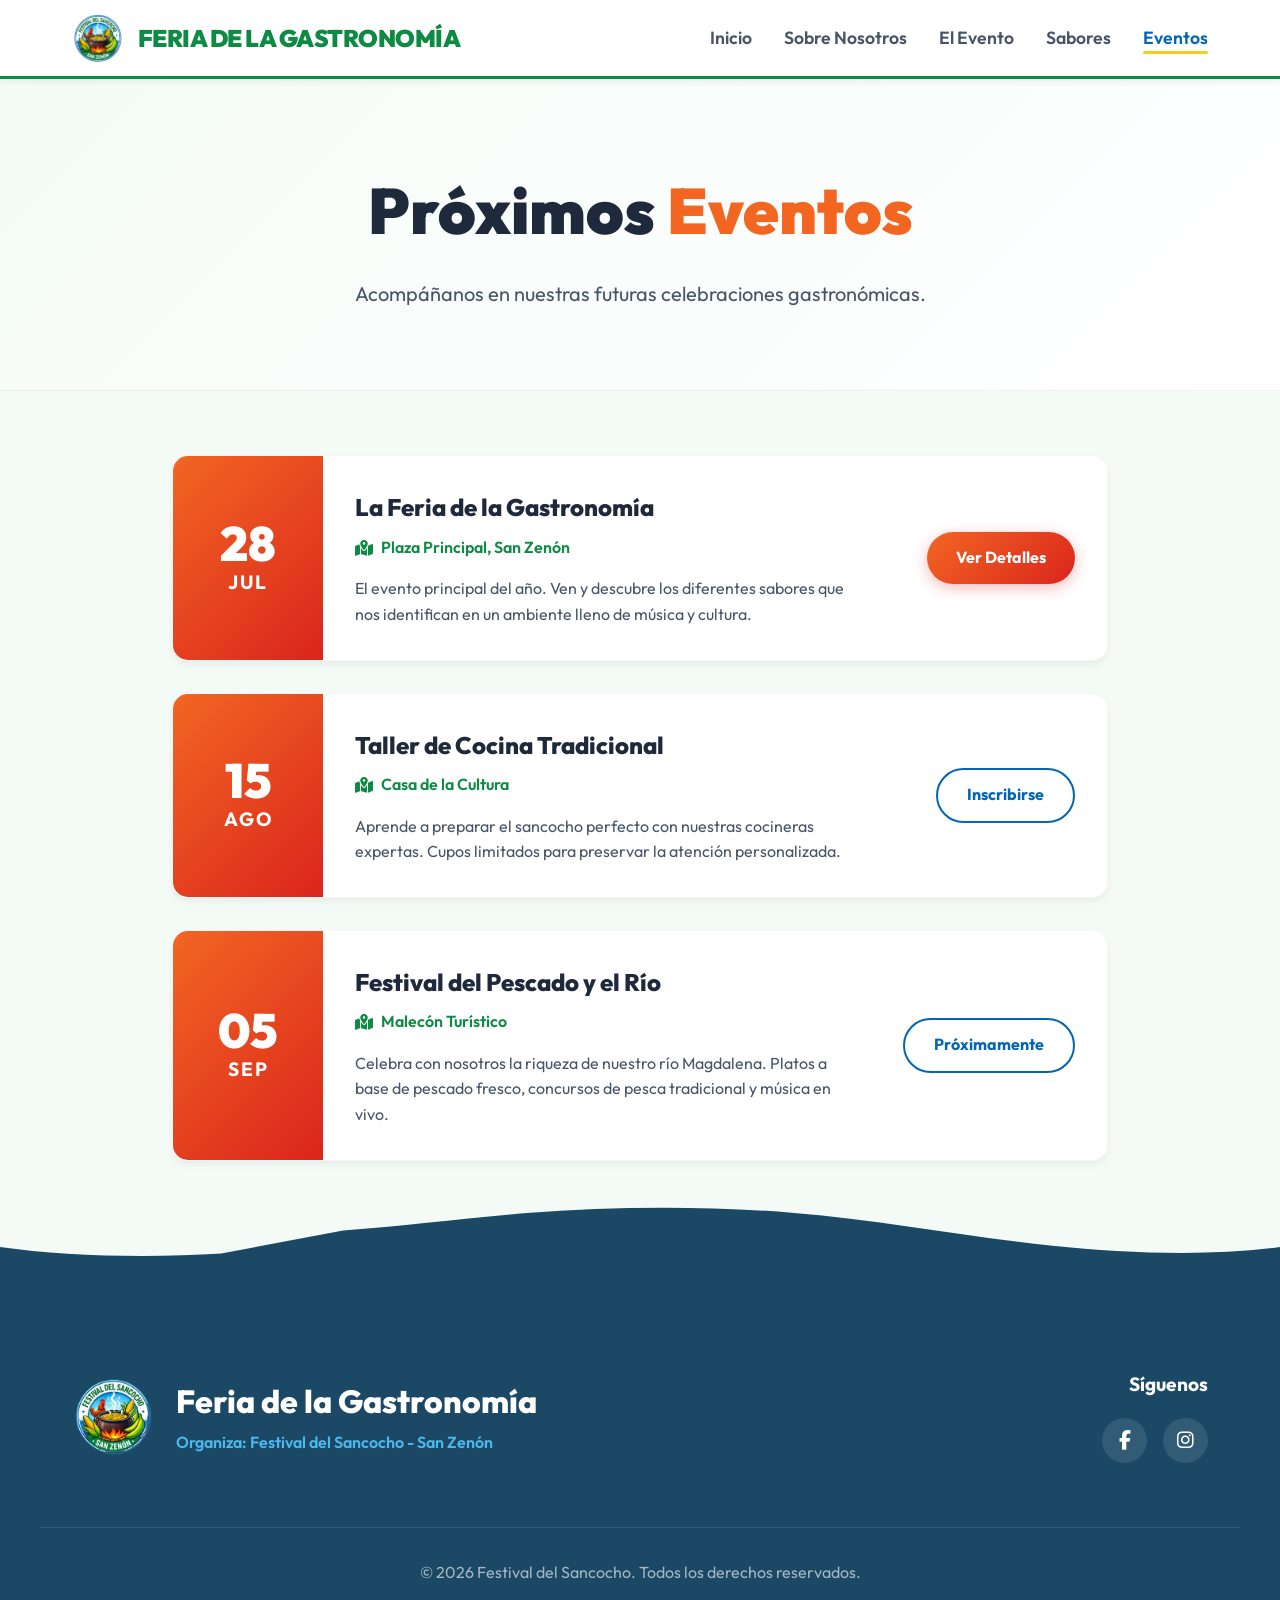
==== eventos.html @ 78bef2cc "Mover HTML a la raíz para GitHub Pages y añadir fondo a Sobre Nosotros" ====
<!DOCTYPE html>
<html lang="es">
<head>
    <meta charset="UTF-8">
    <meta name="viewport" content="width=device-width, initial-scale=1.0">
    <title>Eventos Pendientes - Feria de la Gastronomía</title>
    <!-- Google Fonts -->
    <link href="https://fonts.googleapis.com/css2?family=Outfit:wght@300;400;600;700;800;900&display=swap" rel="stylesheet">
    <!-- Font Awesome -->
    <link rel="stylesheet" href="https://cdnjs.cloudflare.com/ajax/libs/font-awesome/6.4.0/css/all.min.css">
    <!-- Custom CSS -->
    <link rel="stylesheet" href="CSS/inicio.css">
</head>
<body>

    <!-- Navegación -->
    <nav class="navbar">
        <div class="nav-container">
            <a href="index.html" class="logo-container">
                <img src="IMG/logo.png" alt="Festival del Sancocho Logo" class="nav-logo">
                <span class="logo-text">Feria de la Gastronomía</span>
            </a>
            <ul class="nav-menu">
                <li><a href="index.html#inicio">Inicio</a></li>
                <li><a href="index.html#nosotros">Sobre Nosotros</a></li>
                <li><a href="index.html#evento">El Evento</a></li>
                <li><a href="index.html#sabores">Sabores</a></li>
                <li><a href="eventos.html" class="active">Eventos</a></li>
            </ul>
        </div>
    </nav>

    <!-- Page Header -->
    <header class="page-header">
        <div class="page-header-content text-center">
            <h1>Próximos <span>Eventos</span></h1>
            <p>Acompáñanos en nuestras futuras celebraciones gastronómicas.</p>
        </div>
    </header>

    <!-- Lista de Eventos -->
    <section class="events-list-section">
        <div class="events-container">
            
            <div class="event-list-card">
                <div class="event-list-date">
                    <span class="day">28</span>
                    <span class="month">JUL</span>
                </div>
                <div class="event-list-info">
                    <h3>La Feria de la Gastronomía</h3>
                    <p class="event-location"><i class="fa-solid fa-map-location-dot"></i> Plaza Principal, San Zenón</p>
                    <p class="event-desc">El evento principal del año. Ven y descubre los diferentes sabores que nos identifican en un ambiente lleno de música y cultura.</p>
                </div>
                <div class="event-list-action">
                    <a href="index.html#evento" class="btn-primary">Ver Detalles</a>
                </div>
            </div>

            <div class="event-list-card">
                <div class="event-list-date">
                    <span class="day">15</span>
                    <span class="month">AGO</span>
                </div>
                <div class="event-list-info">
                    <h3>Taller de Cocina Tradicional</h3>
                    <p class="event-location"><i class="fa-solid fa-map-location-dot"></i> Casa de la Cultura</p>
                    <p class="event-desc">Aprende a preparar el sancocho perfecto con nuestras cocineras expertas. Cupos limitados para preservar la atención personalizada.</p>
                </div>
                <div class="event-list-action">
                    <a href="#" class="btn-secondary">Inscribirse</a>
                </div>
            </div>

            <div class="event-list-card">
                <div class="event-list-date">
                    <span class="day">05</span>
                    <span class="month">SEP</span>
                </div>
                <div class="event-list-info">
                    <h3>Festival del Pescado y el Río</h3>
                    <p class="event-location"><i class="fa-solid fa-map-location-dot"></i> Malecón Turístico</p>
                    <p class="event-desc">Celebra con nosotros la riqueza de nuestro río Magdalena. Platos a base de pescado fresco, concursos de pesca tradicional y música en vivo.</p>
                </div>
                <div class="event-list-action">
                    <a href="#" class="btn-secondary">Próximamente</a>
                </div>
            </div>

        </div>
    </section>

    <!-- Footer -->
    <footer class="footer">
        <div class="footer-wave">
            <svg viewBox="0 0 1200 120" preserveAspectRatio="none">
                <path d="M321.39,56.44c58-10.79,114.16-30.13,172-41.86,82.39-16.72,168.19-17.73,250.45-.39C823.78,31,906.67,72,985.66,92.83c70.05,18.48,146.53,26.09,214.34,3V120H0V95.8C59.71,118,137.9,122.9,207.2,111.45Z" fill="#1b4965"></path>
            </svg>
        </div>
        <div class="footer-content">
            <div class="footer-logo-container">
                <img src="IMG/logo.png" alt="Logo" class="footer-logo">
                <div>
                    <h2>Feria de la Gastronomía</h2>
                    <p>Organiza: Festival del Sancocho - San Zenón</p>
                </div>
            </div>
            <div class="footer-social">
                <h3>Síguenos</h3>
                <div class="social-icons">
                    <a href="#"><i class="fa-brands fa-facebook-f"></i></a>
                    <a href="#"><i class="fa-brands fa-instagram"></i></a>
                </div>
            </div>
        </div>
        <div class="footer-bottom">
            <p>&copy; 2026 Festival del Sancocho. Todos los derechos reservados.</p>
        </div>
    </footer>

</body>
</html>
---- CSS/inicio.css ----
/* Variables y Configuración Base inspiradas en el Logo */
:root {
    /* Colores del Logo */
    --logo-green: #0d8a43;
    --logo-green-light: #52b848;
    --logo-blue: #0266b3;
    --logo-blue-light: #4cb8eb;
    --logo-yellow: #f8cc1b;
    --logo-orange: #f26622;
    --logo-red: #da251d;

    --primary: var(--logo-green);
    --secondary: var(--logo-blue);
    --accent: var(--logo-orange);

    --bg-light: #f4fbf7;
    /* Tonos muy suaves de verde/crema */
    --bg-white: #ffffff;
    --bg-dark: #1b4965;

    --text-dark: #1e293b;
    --text-muted: #475569;

    --radius-sm: 8px;
    --radius-md: 16px;
    --radius-lg: 24px;
    --radius-full: 9999px;

    --shadow-sm: 0 4px 6px rgba(0, 0, 0, 0.05);
    --shadow-md: 0 10px 20px rgba(0, 0, 0, 0.08);
    --shadow-lg: 0 20px 40px rgba(13, 138, 67, 0.2);

    --transition: all 0.3s ease;
}

* {
    margin: 0;
    padding: 0;
    box-sizing: border-box;
    font-family: 'Outfit', sans-serif;
    scroll-behavior: smooth;
}

body {
    background-color: var(--bg-light);
    color: var(--text-dark);
    line-height: 1.6;
    overflow-x: hidden;
}

a {
    text-decoration: none;
    color: inherit;
}

/* Componentes Comunes */
.colorful-text {
    background: linear-gradient(135deg, var(--logo-blue), var(--logo-green));
    -webkit-background-clip: text;
    -webkit-text-fill-color: transparent;
    display: inline-block;
}

.btn-primary {
    background: linear-gradient(135deg, var(--logo-orange), var(--logo-red));
    color: white;
    padding: 0.8rem 1.8rem;
    border-radius: var(--radius-full);
    font-weight: 700;
    display: inline-flex;
    align-items: center;
    gap: 0.5rem;
    transition: var(--transition);
    border: none;
    box-shadow: 0 4px 15px rgba(218, 37, 29, 0.3);
}

.btn-primary:hover {
    transform: translateY(-3px);
    box-shadow: 0 8px 25px rgba(218, 37, 29, 0.4);
    color: white;
}

.btn-secondary {
    background-color: white;
    color: var(--logo-blue);
    padding: 0.8rem 1.8rem;
    border-radius: var(--radius-full);
    font-weight: 700;
    display: inline-flex;
    align-items: center;
    gap: 0.5rem;
    transition: var(--transition);
    border: 2px solid var(--logo-blue);
}

.btn-secondary:hover {
    background-color: var(--logo-blue-light);
    color: white;
    border-color: var(--logo-blue-light);
    transform: translateY(-3px);
}

.btn-large {
    padding: 1rem 2rem;
    font-size: 1.1rem;
}

/* Navegación */
.navbar {
    position: fixed;
    top: 0;
    width: 100%;
    background-color: rgba(255, 255, 255, 0.95);
    backdrop-filter: blur(10px);
    z-index: 1000;
    box-shadow: var(--shadow-sm);
    border-bottom: 3px solid var(--logo-green);
}

.nav-container {
    max-width: 1200px;
    margin: 0 auto;
    padding: 0.8rem 2rem;
    display: flex;
    justify-content: space-between;
    align-items: center;
}

.logo-container {
    display: flex;
    align-items: center;
    gap: 1rem;
}

.nav-logo {
    height: 50px;
    width: auto;
}

.logo-text {
    font-size: 1.5rem;
    font-weight: 900;
    color: var(--logo-green);
    text-transform: uppercase;
    letter-spacing: -0.5px;
}

.nav-menu {
    display: flex;
    list-style: none;
    gap: 2rem;
}

.nav-menu a {
    font-weight: 600;
    color: var(--text-muted);
    transition: var(--transition);
    position: relative;
    font-size: 1.1rem;
}

.nav-menu a:hover,
.nav-menu a.active {
    color: var(--logo-blue);
}

.nav-menu a::after {
    content: '';
    position: absolute;
    bottom: -5px;
    left: 0;
    width: 0%;
    height: 3px;
    background-color: var(--logo-yellow);
    transition: var(--transition);
    border-radius: 5px;
}

.nav-menu a:hover::after,
.nav-menu a.active::after {
    width: 100%;
}

/* Hero Section */
.hero {
    min-height: 100vh;
    position: relative;
    background-image: url("../IMG/fondo sesion.png");
    background-size: cover;
    background-position: center;
    background-repeat: no-repeat;
    display: flex;
    align-items: center;
    justify-content: center;
}

.hero-overlay {
    position: absolute;
    top: 0;
    left: 0;
    width: 100%;
    height: 100%;

    z-index: 1;
}

.hero-container {
    max-width: 1200px;
    width: 100%;
    margin: 0 auto;
    padding: 8rem 2rem 4rem;
    display: flex;
    align-items: center;
    gap: 4rem;
    z-index: 2;
    position: relative;
}

/* Elementos decorativos de fondo en el hero */
.hero::before {
    display: none;
}

.hero-content {
    flex: 1;
    z-index: 2;
}

.badge-event {
    display: inline-flex;
    align-items: center;
    gap: 0.5rem;
    background: linear-gradient(135deg, var(--logo-blue-light), var(--logo-blue));
    color: white;
    padding: 0.6rem 1.2rem;
    border-radius: var(--radius-full);
    font-weight: 700;
    font-size: 0.95rem;
    margin-bottom: 1.5rem;
    box-shadow: 0 4px 10px rgba(2, 102, 179, 0.2);
}

.badge-event i {
    color: var(--logo-yellow);
}

.hero-content h1 {
    font-family: 'Pacifico', cursive;
    font-size: 5.5rem;
    font-weight: 400;
    line-height: 1.1;
    margin-bottom: 1.5rem;
    color: var(--logo-green);
    text-shadow: 2px 2px 0px white, -2px -2px 0px white, 2px -2px 0px white, -2px 2px 0px white, 0px 4px 10px rgba(0, 0, 0, 0.15);
}

.hero-content h1 span {
    color: var(--logo-orange);
    position: relative;
    display: inline-block;
    font-size: 6.5rem;
}

.hero-content p {
    font-size: 1.25rem;
    color: var(--text-muted);
    margin-bottom: 2.5rem;
    max-width: 550px;
    font-weight: 400;
}

.hero-buttons {
    display: flex;
    gap: 1rem;
}

/* Hero Graphic Placeholder */
.hero-image-placeholder {
    flex: 1;
    position: relative;
    height: 600px;
    display: flex;
    align-items: center;
    justify-content: center;
    z-index: 2;
}

.hero-logo {
    width: 100%;
    max-width: 500px;
    height: auto;
    animation: floatLogo 6s infinite ease-in-out;
    filter: drop-shadow(0 20px 30px rgba(0, 0, 0, 0.15));
}

@keyframes floatLogo {

    0%,
    100% {
        transform: translateY(0) scale(1);
    }

    50% {
        transform: translateY(-15px) scale(1.02);
    }
}

/* Secciones Comunes */
.section-header {
    margin-bottom: 4rem;
}

.section-header h2 {
    font-size: 3rem;
    font-weight: 800;
    margin-bottom: 0.5rem;
}

.section-header p {
    font-size: 1.2rem;
    color: var(--text-muted);
    font-weight: 500;
}

.text-center {
    text-align: center;
}

/* Event Section */
.event-section {
    padding: 6rem 2rem;
    max-width: 1200px;
    margin: 0 auto;
}

.event-cards {
    display: grid;
    grid-template-columns: repeat(3, 1fr);
    gap: 2.5rem;
}

.event-card {
    background: white;
    padding: 3rem 2rem;
    border-radius: var(--radius-lg);
    box-shadow: var(--shadow-md);
    text-align: center;
    transition: var(--transition);
    border-top: 6px solid transparent;
    position: relative;
    overflow: hidden;
}

.event-card::before {
    content: '';
    position: absolute;
    top: 0;
    left: 0;
    width: 100%;
    height: 100%;
    background: radial-gradient(circle at top right, rgba(255, 255, 255, 0.8), transparent);
    pointer-events: none;
}

.event-card:hover {
    transform: translateY(-10px);
    box-shadow: var(--shadow-lg);
}

.event-card.color-blue {
    border-top-color: var(--logo-blue);
}

.event-card.color-green {
    border-top-color: var(--logo-green);
}

.event-card.color-orange {
    border-top-color: var(--logo-orange);
}

.card-icon {
    width: 80px;
    height: 80px;
    border-radius: 50%;
    display: flex;
    align-items: center;
    justify-content: center;
    font-size: 2.5rem;
    margin: 0 auto 1.5rem;
    color: white;
}

.color-blue .card-icon {
    background: linear-gradient(135deg, var(--logo-blue-light), var(--logo-blue));
}

.color-green .card-icon {
    background: linear-gradient(135deg, var(--logo-green-light), var(--logo-green));
}

.color-orange .card-icon {
    background: linear-gradient(135deg, var(--logo-yellow), var(--logo-orange));
}

.event-card h3 {
    font-size: 1.4rem;
    margin-bottom: 1rem;
    font-weight: 800;
}

.event-card p {
    color: var(--text-muted);
    font-size: 1.1rem;
}

.event-action {
    margin-top: 4rem;
}

/* Flavors Section */
.flavors-section {
    padding: 6rem 2rem;
    background-color: white;
    position: relative;
}

.flavors-grid {
    max-width: 1200px;
    margin: 0 auto;
    display: grid;
    grid-template-columns: repeat(3, 1fr);
    gap: 3rem;
}

.flavor-card {
    background: var(--bg-light);
    border-radius: var(--radius-lg);
    overflow: hidden;
    box-shadow: var(--shadow-sm);
    transition: var(--transition);
    border: 1px solid rgba(0, 0, 0, 0.03);
}

.flavor-card:hover {
    transform: translateY(-10px);
    box-shadow: var(--shadow-md);
}

.flavor-img {
    height: 220px;
    display: flex;
    align-items: center;
    justify-content: center;
    font-size: 5rem;
    color: rgba(255, 255, 255, 0.9);
}

.flavor-info {
    padding: 2.5rem 2rem;
    text-align: center;
}

.flavor-info h3 {
    font-size: 1.6rem;
    margin-bottom: 0.8rem;
    color: var(--text-dark);
    font-weight: 800;
}

.flavor-info p {
    color: var(--text-muted);
    font-size: 1.1rem;
}

/* About Section */
.about-section {
    padding: 6rem 2rem;
    max-width: 1200px;
    margin: 0 auto;
}

.about-container {
    display: flex;
    align-items: center;
    gap: 4rem;
    background: white;
    padding: 4rem;
    border-radius: var(--radius-lg);
    box-shadow: var(--shadow-sm);
    border: 1px solid rgba(0, 0, 0, 0.03);
}

.about-text {
    flex: 1;
}

.about-text h2 {
    font-size: 3rem;
    font-weight: 800;
    margin-bottom: 1.5rem;
}

.about-text p {
    font-size: 1.15rem;
    color: var(--text-muted);
    margin-bottom: 1.5rem;
}

.about-image {
    flex: 1;
    display: flex;
    justify-content: center;
}

.about-logo {
    width: 100%;
    max-width: 350px;
    height: auto;
    filter: drop-shadow(0 15px 25px rgba(0,0,0,0.1));
    transform: rotate(3deg);
    transition: var(--transition);
}

.about-container:hover .about-logo {
    transform: rotate(0deg) scale(1.05);
}

/* Page Header (para otras páginas) */
.page-header {
    padding: 10rem 2rem 5rem;
    background: linear-gradient(135deg, var(--bg-light), white);
    border-bottom: 1px solid rgba(0, 0, 0, 0.05);
}

.page-header-content h1 {
    font-size: 4rem;
    font-weight: 900;
    color: var(--text-dark);
    margin-bottom: 1rem;
}

.page-header-content h1 span {
    color: var(--logo-orange);
}

.page-header-content p {
    font-size: 1.25rem;
    color: var(--text-muted);
}

/* Events List Section */
.events-list-section {
    padding: 4rem 2rem 6rem;
    max-width: 1000px;
    margin: 0 auto;
}

.events-container {
    display: flex;
    flex-direction: column;
    gap: 2rem;
}

.event-list-card {
    display: flex;
    background: white;
    border-radius: var(--radius-md);
    box-shadow: var(--shadow-sm);
    overflow: hidden;
    transition: var(--transition);
    border: 1px solid rgba(0, 0, 0, 0.03);
}

.event-list-card:hover {
    transform: translateX(10px);
    box-shadow: var(--shadow-md);
    border-left: 6px solid var(--logo-orange);
}

.event-list-date {
    background: linear-gradient(135deg, var(--logo-orange), var(--logo-red));
    color: white;
    padding: 2rem;
    display: flex;
    flex-direction: column;
    align-items: center;
    justify-content: center;
    min-width: 150px;
}

.event-list-date .day {
    font-size: 3rem;
    font-weight: 900;
    line-height: 1;
}

.event-list-date .month {
    font-size: 1.2rem;
    font-weight: 700;
    letter-spacing: 2px;
}

.event-list-info {
    padding: 2rem;
    flex: 1;
}

.event-list-info h3 {
    font-size: 1.5rem;
    font-weight: 800;
    margin-bottom: 0.5rem;
    color: var(--text-dark);
}

.event-location {
    color: var(--logo-green);
    font-weight: 600;
    margin-bottom: 1rem;
    display: flex;
    align-items: center;
    gap: 0.5rem;
}

.event-desc {
    color: var(--text-muted);
}

.event-list-action {
    padding: 2rem;
    display: flex;
    align-items: center;
}


/* Footer */
.footer {
    background-color: var(--bg-dark);
    color: white;
    position: relative;
    padding-top: 5rem;
}

.footer-wave {
    position: absolute;
    top: -50px;
    left: 0;
    width: 100%;
    overflow: hidden;
    line-height: 0;
}

.footer-wave svg {
    display: block;
    width: calc(100% + 1.3px);
    height: 50px;
}

.footer-content {
    max-width: 1200px;
    margin: 0 auto;
    padding: 2rem 2rem 4rem;
    display: flex;
    justify-content: space-between;
    align-items: center;
    border-bottom: 1px solid rgba(255, 255, 255, 0.1);
}

.footer-logo-container {
    display: flex;
    align-items: center;
    gap: 1.5rem;
}

.footer-logo {
    width: 80px;
    height: auto;
}

.footer-logo-container h2 {
    color: white;
    font-size: 2rem;
    font-weight: 800;
    margin-bottom: 0.2rem;
}

.footer-logo-container p {
    color: var(--logo-blue-light);
    font-weight: 600;
}

.footer-social h3 {
    margin-bottom: 1.2rem;
    font-size: 1.2rem;
    text-align: right;
}

.social-icons {
    display: flex;
    gap: 1rem;
    justify-content: flex-end;
}

.social-icons a {
    width: 45px;
    height: 45px;
    background: rgba(255, 255, 255, 0.1);
    border-radius: 50%;
    display: flex;
    align-items: center;
    justify-content: center;
    transition: var(--transition);
    font-size: 1.2rem;
}

.social-icons a:hover {
    background: var(--logo-yellow);
    color: var(--logo-blue);
    transform: scale(1.1);
}

.footer-bottom {
    text-align: center;
    color: rgba(255, 255, 255, 0.6);
    font-size: 1rem;
    padding: 2rem;
}

/* Responsive */
@media (max-width: 992px) {
    .hero-container {
        flex-direction: column;
        text-align: center;
        padding-top: 8rem;
    }

    .hero-content p {
        margin: 0 auto 2.5rem;
    }

    .hero-buttons {
        justify-content: center;
    }

    .hero-image-placeholder {
        height: auto;
    }

    .event-cards,
    .flavors-grid {
        grid-template-columns: repeat(2, 1fr);
    }

    .about-container {
        flex-direction: column;
        padding: 2rem;
        text-align: center;
    }

    .event-list-card {
        flex-direction: column;
    }

    .event-list-date {
        padding: 1rem;
        flex-direction: row;
        gap: 1rem;
        min-width: auto;
    }

    .event-list-action {
        padding-top: 0;
        justify-content: center;
    }
}

@media (max-width: 768px) {
    .nav-container {
        flex-direction: column;
        gap: 1rem;
        padding: 1rem;
    }
    
    .nav-menu {
        display: flex;
        flex-wrap: wrap;
        justify-content: center;
        gap: 1rem;
    }

    .hero-container {
        padding-top: 10rem;
    }

    .hero-content h1 {
        font-size: 3.5rem;
    }
    
    .hero-content h1 span {
        font-size: 4rem;
    }

    .event-cards,
    .flavors-grid {
        grid-template-columns: 1fr;
    }

    .hero-buttons {
        flex-direction: column;
    }

    .footer-content {
        flex-direction: column;
        gap: 3rem;
        text-align: center;
    }

    .footer-social h3,
    .social-icons {
        text-align: center;
        justify-content: center;
    }

    .footer-logo-container {
        flex-direction: column;
    }
}

@media (max-width: 480px) {
    .hero-content h1 {
        font-size: 2.8rem;
    }
    
    .hero-content h1 span {
        font-size: 3.2rem;
    }
    
    .btn-large {
        padding: 0.8rem 1.5rem;
        font-size: 1rem;
    }
    
    .logo-text {
        font-size: 1.2rem;
        text-align: center;
    }
    
    .nav-logo {
        height: 40px;
    }
}
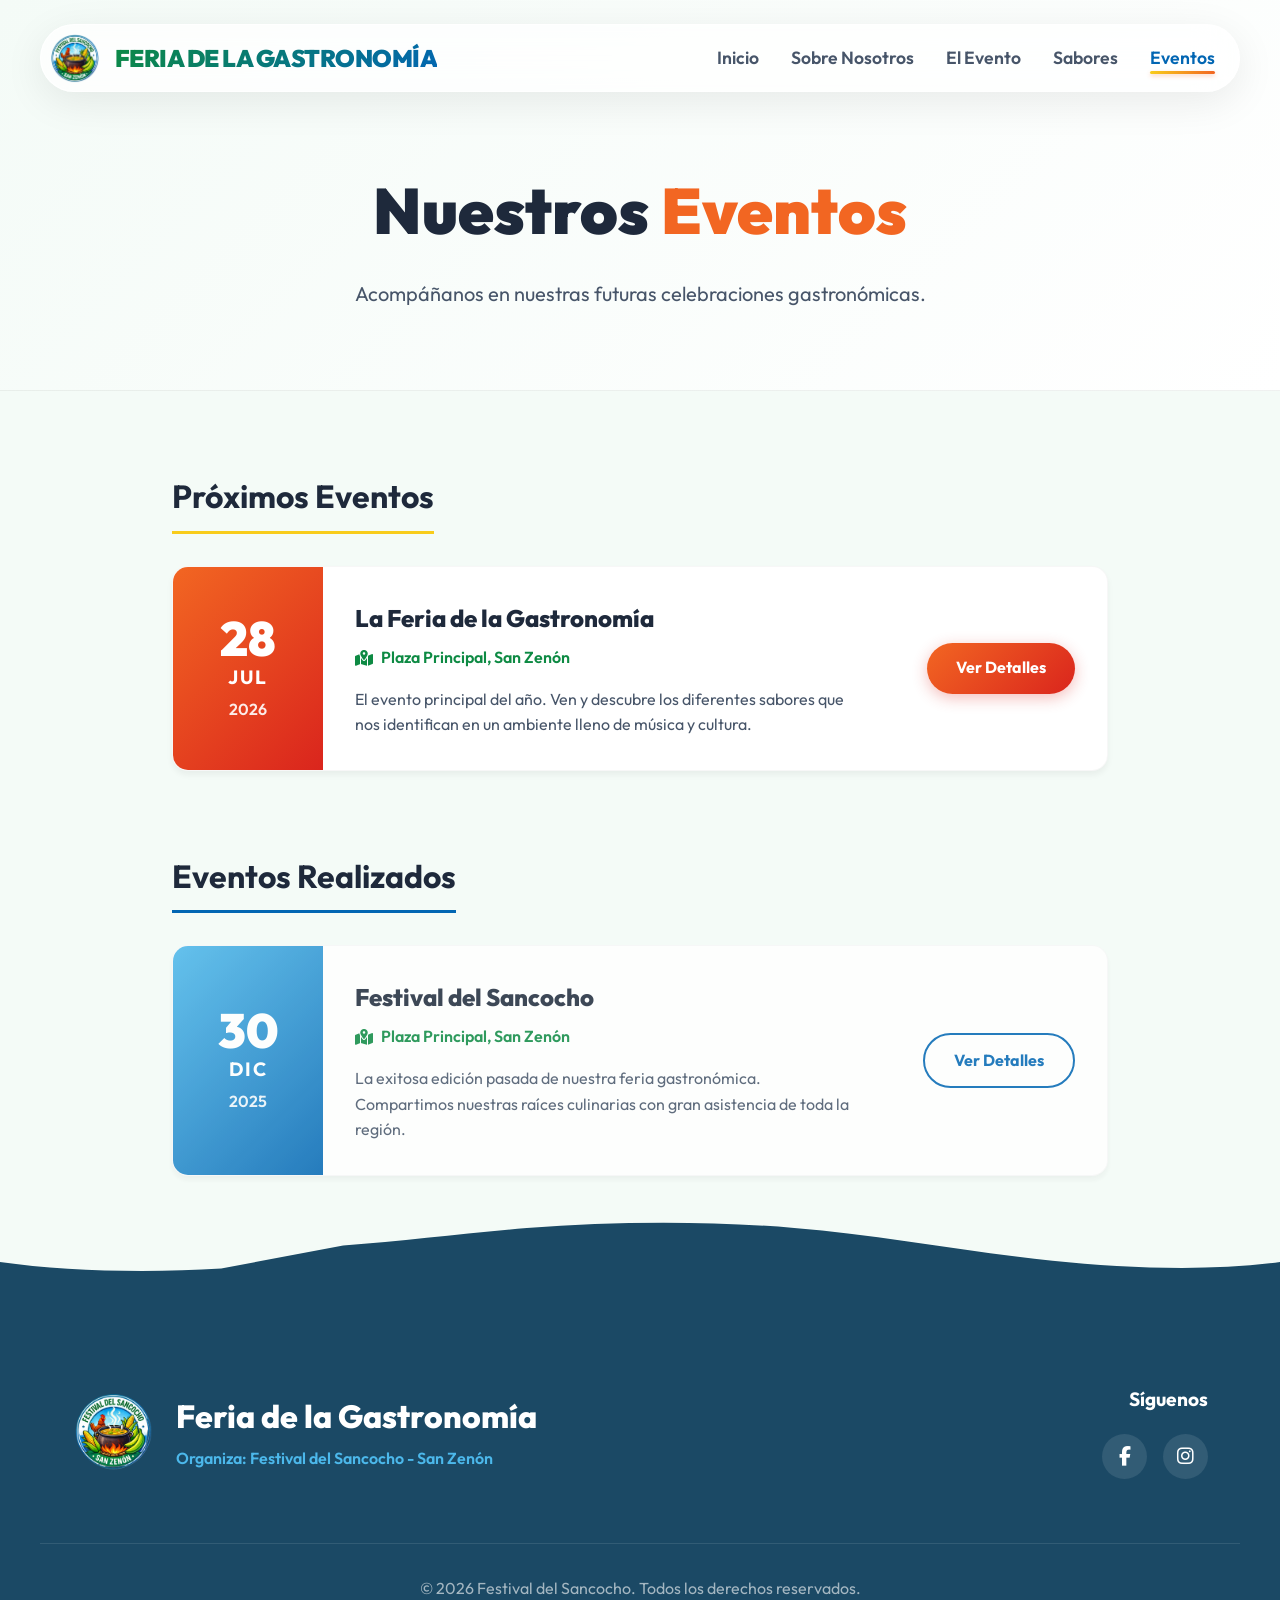
==== commit b3fd269a: "Reestructuración visual, nueva página de feria gastronómica y pulido final" ====
--- a/eventos.html
+++ b/eventos.html
@@ -1,16 +1,19 @@
 <!DOCTYPE html>
 <html lang="es">
+
 <head>
     <meta charset="UTF-8">
     <meta name="viewport" content="width=device-width, initial-scale=1.0">
     <title>Eventos Pendientes - Feria de la Gastronomía</title>
     <!-- Google Fonts -->
-    <link href="https://fonts.googleapis.com/css2?family=Outfit:wght@300;400;600;700;800;900&display=swap" rel="stylesheet">
+    <link href="https://fonts.googleapis.com/css2?family=Outfit:wght@300;400;600;700;800;900&display=swap"
+        rel="stylesheet">
     <!-- Font Awesome -->
     <link rel="stylesheet" href="https://cdnjs.cloudflare.com/ajax/libs/font-awesome/6.4.0/css/all.min.css">
     <!-- Custom CSS -->
     <link rel="stylesheet" href="CSS/inicio.css">
 </head>
+
 <body>
 
     <!-- Navegación -->
@@ -23,8 +26,8 @@
             <ul class="nav-menu">
                 <li><a href="index.html#inicio">Inicio</a></li>
                 <li><a href="index.html#nosotros">Sobre Nosotros</a></li>
-                <li><a href="index.html#evento">El Evento</a></li>
-                <li><a href="index.html#sabores">Sabores</a></li>
+                <li><a href="festival-gastronomia.html#evento">El Evento</a></li>
+                <li><a href="festival-gastronomia.html#sabores">Sabores</a></li>
                 <li><a href="eventos.html" class="active">Eventos</a></li>
             </ul>
         </div>
@@ -33,7 +36,7 @@
     <!-- Page Header -->
     <header class="page-header">
         <div class="page-header-content text-center">
-            <h1>Próximos <span>Eventos</span></h1>
+            <h1>Nuestros <span>Eventos</span></h1>
             <p>Acompáñanos en nuestras futuras celebraciones gastronómicas.</p>
         </div>
     </header>
@@ -41,49 +44,44 @@
     <!-- Lista de Eventos -->
     <section class="events-list-section">
         <div class="events-container">
-            
+
+            <h2 class="category-title">Próximos Eventos</h2>
+
             <div class="event-list-card">
                 <div class="event-list-date">
                     <span class="day">28</span>
                     <span class="month">JUL</span>
+                    <span class="year">2026</span>
                 </div>
                 <div class="event-list-info">
                     <h3>La Feria de la Gastronomía</h3>
-                    <p class="event-location"><i class="fa-solid fa-map-location-dot"></i> Plaza Principal, San Zenón</p>
-                    <p class="event-desc">El evento principal del año. Ven y descubre los diferentes sabores que nos identifican en un ambiente lleno de música y cultura.</p>
+                    <p class="event-location"><i class="fa-solid fa-map-location-dot"></i> Plaza Principal, San Zenón
+                    </p>
+                    <p class="event-desc">El evento principal del año. Ven y descubre los diferentes sabores que nos
+                        identifican en un ambiente lleno de música y cultura.</p>
                 </div>
                 <div class="event-list-action">
-                    <a href="index.html#evento" class="btn-primary">Ver Detalles</a>
+                    <a href="festival-gastronomia.html" class="btn-primary">Ver Detalles</a>
                 </div>
             </div>
 
-            <div class="event-list-card">
+            <h2 class="category-title past-events-title">Eventos Realizados</h2>
+
+            <div class="event-list-card past-event">
                 <div class="event-list-date">
-                    <span class="day">15</span>
-                    <span class="month">AGO</span>
+                    <span class="day">30</span>
+                    <span class="month">DIC</span>
+                    <span class="year">2025</span>
                 </div>
                 <div class="event-list-info">
-                    <h3>Taller de Cocina Tradicional</h3>
-                    <p class="event-location"><i class="fa-solid fa-map-location-dot"></i> Casa de la Cultura</p>
-                    <p class="event-desc">Aprende a preparar el sancocho perfecto con nuestras cocineras expertas. Cupos limitados para preservar la atención personalizada.</p>
+                    <h3>Festival del Sancocho</h3>
+                    <p class="event-location"><i class="fa-solid fa-map-location-dot"></i> Plaza Principal, San Zenón
+                    </p>
+                    <p class="event-desc">La exitosa edición pasada de nuestra feria gastronómica. Compartimos nuestras
+                        raíces culinarias con gran asistencia de toda la región.</p>
                 </div>
                 <div class="event-list-action">
-                    <a href="#" class="btn-secondary">Inscribirse</a>
-                </div>
-            </div>
-
-            <div class="event-list-card">
-                <div class="event-list-date">
-                    <span class="day">05</span>
-                    <span class="month">SEP</span>
-                </div>
-                <div class="event-list-info">
-                    <h3>Festival del Pescado y el Río</h3>
-                    <p class="event-location"><i class="fa-solid fa-map-location-dot"></i> Malecón Turístico</p>
-                    <p class="event-desc">Celebra con nosotros la riqueza de nuestro río Magdalena. Platos a base de pescado fresco, concursos de pesca tradicional y música en vivo.</p>
-                </div>
-                <div class="event-list-action">
-                    <a href="#" class="btn-secondary">Próximamente</a>
+                    <a href="#" class="btn-secondary">Ver Detalles</a>
                 </div>
             </div>
 
@@ -94,7 +92,9 @@
     <footer class="footer">
         <div class="footer-wave">
             <svg viewBox="0 0 1200 120" preserveAspectRatio="none">
-                <path d="M321.39,56.44c58-10.79,114.16-30.13,172-41.86,82.39-16.72,168.19-17.73,250.45-.39C823.78,31,906.67,72,985.66,92.83c70.05,18.48,146.53,26.09,214.34,3V120H0V95.8C59.71,118,137.9,122.9,207.2,111.45Z" fill="#1b4965"></path>
+                <path
+                    d="M321.39,56.44c58-10.79,114.16-30.13,172-41.86,82.39-16.72,168.19-17.73,250.45-.39C823.78,31,906.67,72,985.66,92.83c70.05,18.48,146.53,26.09,214.34,3V120H0V95.8C59.71,118,137.9,122.9,207.2,111.45Z"
+                    fill="#1b4965"></path>
             </svg>
         </div>
         <div class="footer-content">
@@ -119,4 +119,5 @@
     </footer>
 
 </body>
-</html>
+
+</html>
--- a/CSS/inicio.css
+++ b/CSS/inicio.css
@@ -106,22 +106,31 @@
     font-size: 1.1rem;
 }
 
-/* Navegación */
+/* Navegación - Estilo Flotante Premium */
 .navbar {
     position: fixed;
-    top: 0;
-    width: 100%;
-    background-color: rgba(255, 255, 255, 0.95);
-    backdrop-filter: blur(10px);
+    top: 1.5rem;
+    left: 50%;
+    transform: translateX(-50%);
+    width: 95%;
+    max-width: 1200px;
+    background-color: rgba(255, 255, 255, 0.75);
+    backdrop-filter: blur(20px);
+    -webkit-backdrop-filter: blur(20px);
     z-index: 1000;
-    box-shadow: var(--shadow-sm);
-    border-bottom: 3px solid var(--logo-green);
+    box-shadow: 0 10px 40px rgba(0, 0, 0, 0.08);
+    border: 1px solid rgba(255, 255, 255, 0.8);
+    border-radius: 50px;
+    transition: all 0.4s cubic-bezier(0.165, 0.84, 0.44, 1);
+}
+
+.navbar:hover {
+    box-shadow: 0 15px 50px rgba(0, 0, 0, 0.12);
+    background-color: rgba(255, 255, 255, 0.85);
 }
 
 .nav-container {
-    max-width: 1200px;
-    margin: 0 auto;
-    padding: 0.8rem 2rem;
+    padding: 0.5rem 1.5rem 0.5rem 0.5rem; /* Menos padding a la izq por el logo, más a la der */
     display: flex;
     justify-content: space-between;
     align-items: center;
@@ -141,7 +150,9 @@
 .logo-text {
     font-size: 1.5rem;
     font-weight: 900;
-    color: var(--logo-green);
+    background: linear-gradient(135deg, var(--logo-green), var(--logo-blue));
+    -webkit-background-clip: text;
+    -webkit-text-fill-color: transparent;
     text-transform: uppercase;
     letter-spacing: -0.5px;
 }
@@ -172,9 +183,10 @@
     left: 0;
     width: 0%;
     height: 3px;
-    background-color: var(--logo-yellow);
+    background: linear-gradient(90deg, var(--logo-yellow), var(--logo-orange));
     transition: var(--transition);
     border-radius: 5px;
+    box-shadow: 0 2px 4px rgba(242, 102, 34, 0.3);
 }
 
 .nav-menu a:hover::after,
@@ -477,19 +489,39 @@
 /* About Section */
 .about-section {
     padding: 6rem 2rem;
+    position: relative;
+    background-image: url("../IMG/fondo nosotros.png");
+    background-size: cover;
+    background-position: center;
+    background-repeat: no-repeat;
+    display: flex;
+    align-items: center;
+    justify-content: center;
+}
+
+.about-overlay {
+    display: none; /* Capa opaca removida */
+}
+
+.about-container {
     max-width: 1200px;
+    width: 100%;
     margin: 0 auto;
-}
-
-.about-container {
     display: flex;
     align-items: center;
     gap: 4rem;
-    background: white;
-    padding: 4rem;
+    
+    /* Efecto Glassmorphism */
+    background: rgba(255, 255, 255, 0.55);
+    backdrop-filter: blur(12px);
+    -webkit-backdrop-filter: blur(12px);
+    border: 1px solid rgba(255, 255, 255, 0.7);
+    padding: 3rem;
     border-radius: var(--radius-lg);
-    box-shadow: var(--shadow-sm);
-    border: 1px solid rgba(0, 0, 0, 0.03);
+    box-shadow: 0 8px 32px rgba(0, 0, 0, 0.1);
+    
+    position: relative;
+    z-index: 2;
 }
 
 .about-text {
@@ -504,8 +536,10 @@
 
 .about-text p {
     font-size: 1.15rem;
-    color: var(--text-muted);
+    color: #1e293b;
     margin-bottom: 1.5rem;
+    text-shadow: 0 1px 2px rgba(255, 255, 255, 0.8);
+    font-weight: 600;
 }
 
 .about-image {
@@ -563,6 +597,21 @@
     gap: 2rem;
 }
 
+.category-title {
+    font-size: 2rem;
+    color: var(--text-dark);
+    margin: 1rem 0 0;
+    padding-bottom: 0.5rem;
+    border-bottom: 3px solid var(--logo-yellow);
+    display: inline-block;
+    align-self: flex-start;
+}
+
+.past-events-title {
+    margin-top: 3rem;
+    border-bottom-color: var(--logo-blue);
+}
+
 .event-list-card {
     display: flex;
     background: white;
@@ -600,6 +649,25 @@
     font-size: 1.2rem;
     font-weight: 700;
     letter-spacing: 2px;
+}
+
+.event-list-date .year {
+    font-size: 1rem;
+    font-weight: 600;
+    margin-top: 0.25rem;
+    opacity: 0.9;
+}
+
+.past-event {
+    opacity: 0.85;
+}
+
+.past-event:hover {
+    border-left: 6px solid var(--logo-blue);
+}
+
+.past-event .event-list-date {
+    background: linear-gradient(135deg, var(--logo-blue-light), var(--logo-blue));
 }
 
 .event-list-info {
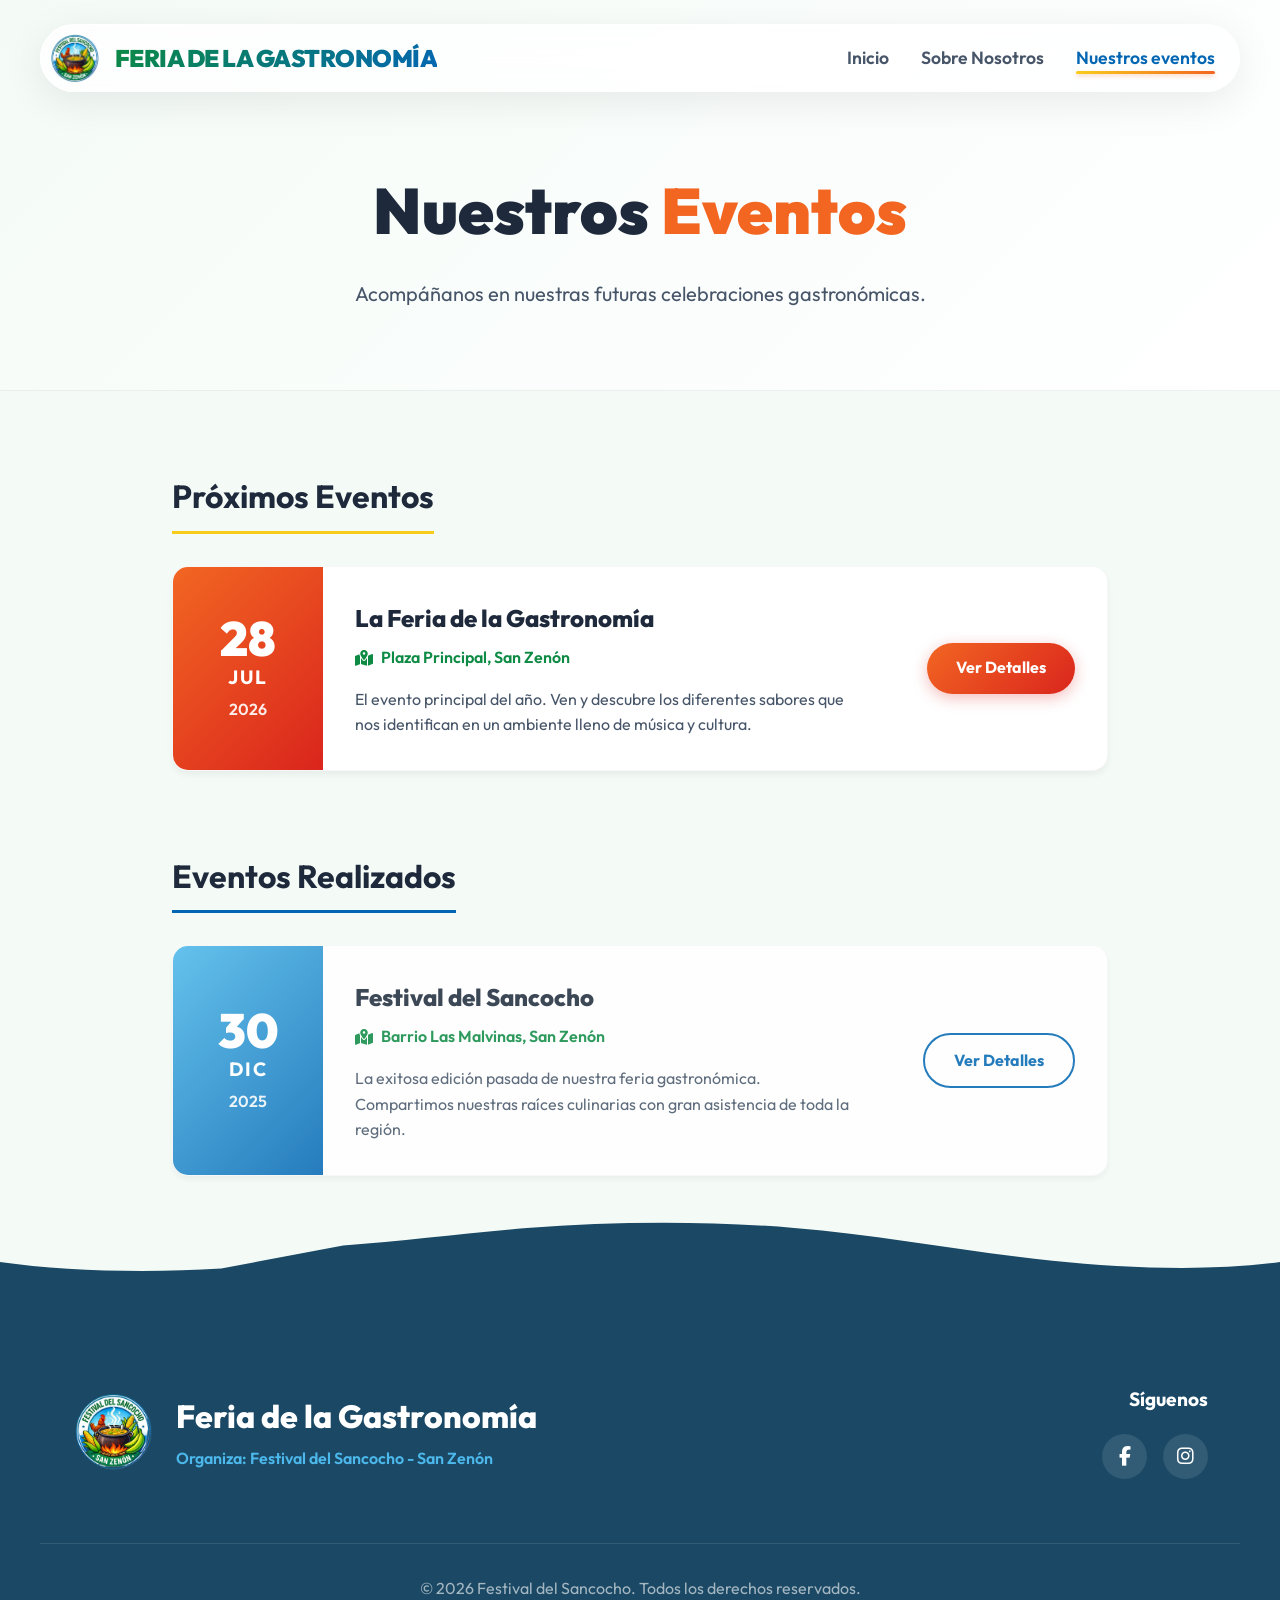
==== commit 13716110: "Completar sección Memorias 2025, optimización responsive y banner" ====
--- a/eventos.html
+++ b/eventos.html
@@ -26,9 +26,7 @@
             <ul class="nav-menu">
                 <li><a href="index.html#inicio">Inicio</a></li>
                 <li><a href="index.html#nosotros">Sobre Nosotros</a></li>
-                <li><a href="festival-gastronomia.html#evento">El Evento</a></li>
-                <li><a href="festival-gastronomia.html#sabores">Sabores</a></li>
-                <li><a href="eventos.html" class="active">Eventos</a></li>
+                <li><a href="eventos.html" class="active">Nuestros eventos</a></li>
             </ul>
         </div>
     </nav>
@@ -75,13 +73,14 @@
                 </div>
                 <div class="event-list-info">
                     <h3>Festival del Sancocho</h3>
-                    <p class="event-location"><i class="fa-solid fa-map-location-dot"></i> Plaza Principal, San Zenón
+                    <p class="event-location"><i class="fa-solid fa-map-location-dot"></i> Barrio Las Malvinas, San
+                        Zenón
                     </p>
                     <p class="event-desc">La exitosa edición pasada de nuestra feria gastronómica. Compartimos nuestras
                         raíces culinarias con gran asistencia de toda la región.</p>
                 </div>
                 <div class="event-list-action">
-                    <a href="#" class="btn-secondary">Ver Detalles</a>
+                    <a href="sancocho-2025.html" class="btn-secondary">Ver Detalles</a>
                 </div>
             </div>
 
--- a/CSS/inicio.css
+++ b/CSS/inicio.css
@@ -69,6 +69,8 @@
     font-weight: 700;
     display: inline-flex;
     align-items: center;
+    justify-content: center;
+    white-space: nowrap;
     gap: 0.5rem;
     transition: var(--transition);
     border: none;
@@ -89,6 +91,8 @@
     font-weight: 700;
     display: inline-flex;
     align-items: center;
+    justify-content: center;
+    white-space: nowrap;
     gap: 0.5rem;
     transition: var(--transition);
     border: 2px solid var(--logo-blue);
@@ -876,6 +880,8 @@
 
     .hero-buttons {
         flex-direction: column;
+        width: 100%;
+        align-items: center;
     }
 
     .footer-content {
@@ -904,9 +910,16 @@
         font-size: 3.2rem;
     }
     
+    /* Ajustes para botones en móviles para evitar que desborden */
     .btn-large {
-        padding: 0.8rem 1.5rem;
-        font-size: 1rem;
+        padding: 0.8rem 1rem;
+        font-size: 0.95rem;
+        width: 100%;
+        white-space: normal;
+    }
+
+    .hero-buttons {
+        gap: 0.8rem;
     }
     
     .logo-text {
